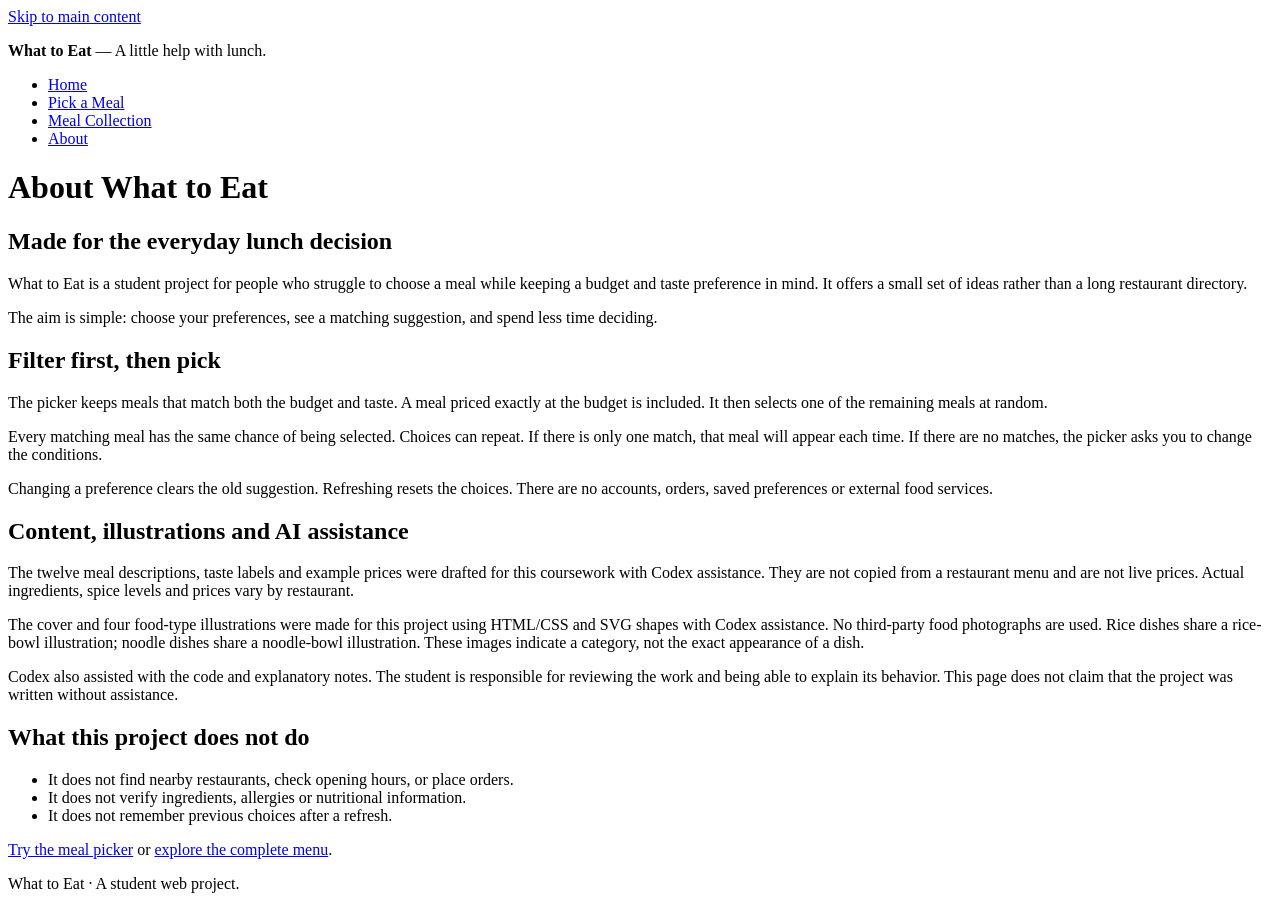
==== about.html @ 61c1f6d7 "Add stage 5 complete pages and shared meal illustrations" ====
<!DOCTYPE html>
<html lang="en">
<head>
  <meta charset="UTF-8">
  <meta name="viewport" content="width=device-width, initial-scale=1.0">
  <meta name="description" content="Learn who What to Eat is for, how suggestions are selected, and how its example data and illustrations were made.">
  <title>About | What to Eat</title>
  <link rel="stylesheet" href="media.css">
</head>
<body>
  <a href="#main-content">Skip to main content</a>
  <header>
    <p><strong>What to Eat</strong> — A little help with lunch.</p>
    <nav aria-label="Main navigation"><ul>
      <li><a href="index.html">Home</a></li>
      <li><a href="pick.html">Pick a Meal</a></li>
      <li><a href="meals.html">Meal Collection</a></li>
      <li><a href="about.html" aria-current="page">About</a></li>
    </ul></nav>
  </header>
  <main id="main-content" tabindex="-1">
    <h1>About What to Eat</h1>
    <section aria-labelledby="audience-heading">
      <h2 id="audience-heading">Made for the everyday lunch decision</h2>
      <p>What to Eat is a student project for people who struggle to choose a meal while keeping a budget and taste preference in mind. It offers a small set of ideas rather than a long restaurant directory.</p>
      <p>The aim is simple: choose your preferences, see a matching suggestion, and spend less time deciding.</p>
    </section>
    <section aria-labelledby="method-heading">
      <h2 id="method-heading">Filter first, then pick</h2>
      <p>The picker keeps meals that match both the budget and taste. A meal priced exactly at the budget is included. It then selects one of the remaining meals at random.</p>
      <p>Every matching meal has the same chance of being selected. Choices can repeat. If there is only one match, that meal will appear each time. If there are no matches, the picker asks you to change the conditions.</p>
      <p>Changing a preference clears the old suggestion. Refreshing resets the choices. There are no accounts, orders, saved preferences or external food services.</p>
    </section>
    <section id="sources" aria-labelledby="sources-heading">
      <h2 id="sources-heading">Content, illustrations and AI assistance</h2>
      <p>The twelve meal descriptions, taste labels and example prices were drafted for this coursework with Codex assistance. They are not copied from a restaurant menu and are not live prices. Actual ingredients, spice levels and prices vary by restaurant.</p>
      <p>The cover and four food-type illustrations were made for this project using HTML/CSS and SVG shapes with Codex assistance. No third-party food photographs are used. Rice dishes share a rice-bowl illustration; noodle dishes share a noodle-bowl illustration. These images indicate a category, not the exact appearance of a dish.</p>
      <p>Codex also assisted with the code and explanatory notes. The student is responsible for reviewing the work and being able to explain its behavior. This page does not claim that the project was written without assistance.</p>
    </section>
    <section aria-labelledby="limits-heading">
      <h2 id="limits-heading">What this project does not do</h2>
      <ul>
        <li>It does not find nearby restaurants, check opening hours, or place orders.</li>
        <li>It does not verify ingredients, allergies or nutritional information.</li>
        <li>It does not remember previous choices after a refresh.</li>
      </ul>
      <p><a href="pick.html">Try the meal picker</a> or <a href="meals.html">explore the complete menu</a>.</p>
    </section>
  </main>
  <footer><p>What to Eat · A student web project.</p></footer>
</body>
</html>
---- media.css ----
/* 第五部分只防止新加入的图片撑宽手机屏幕，整体排版留到第六部分。 */
img {
  max-width: 100%;
  height: auto;
}
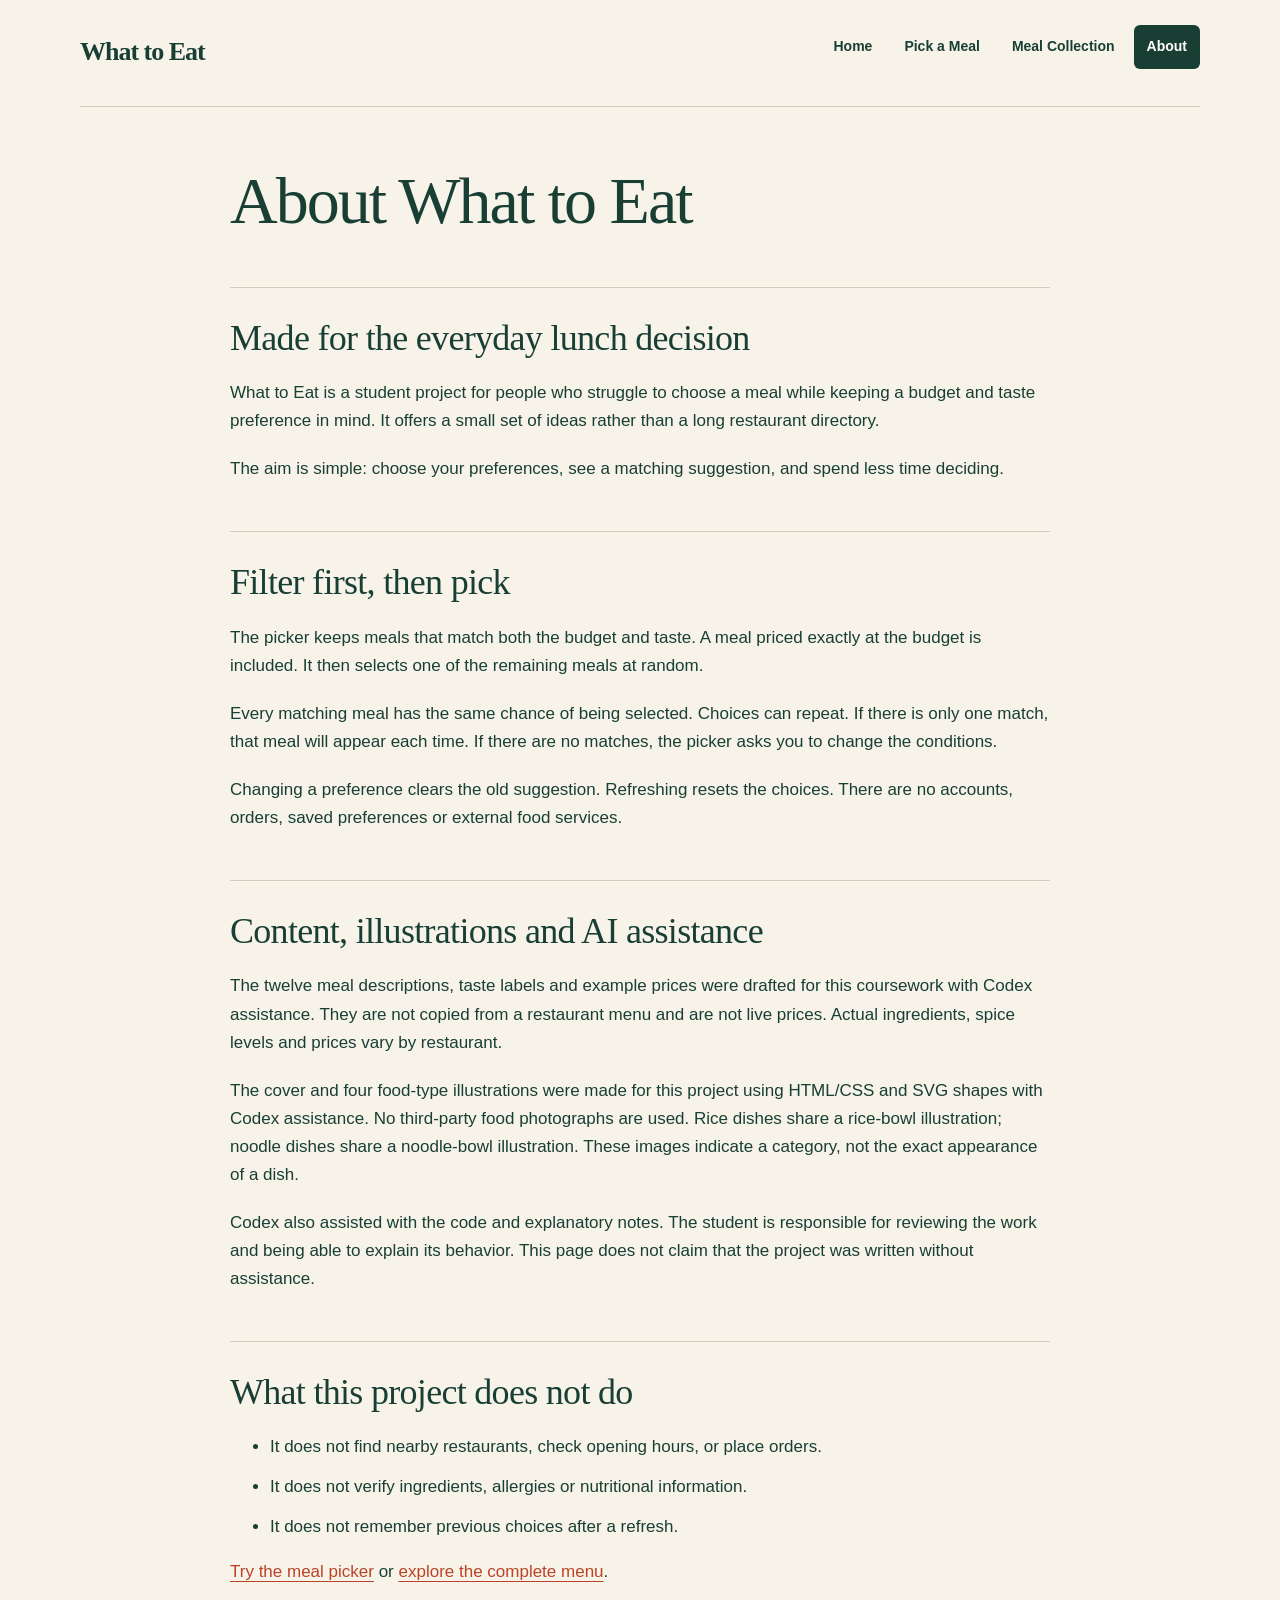
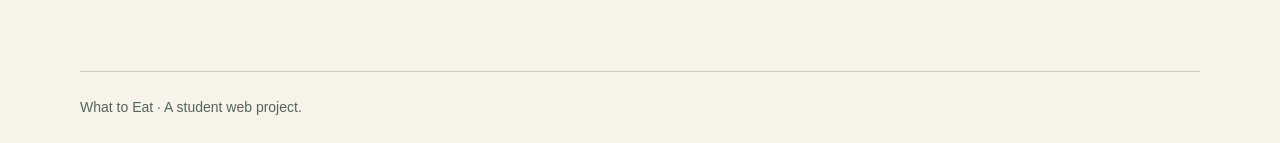
==== commit 88d2fdab: "Add stage 6 shared styling and responsive layouts" ====
--- a/about.html
+++ b/about.html
@@ -5,12 +5,12 @@
   <meta name="viewport" content="width=device-width, initial-scale=1.0">
   <meta name="description" content="Learn who What to Eat is for, how suggestions are selected, and how its example data and illustrations were made.">
   <title>About | What to Eat</title>
-  <link rel="stylesheet" href="media.css">
+  <link rel="stylesheet" href="style.css">
 </head>
-<body>
+<body class="about">
   <a href="#main-content">Skip to main content</a>
   <header>
-    <p><strong>What to Eat</strong> — A little help with lunch.</p>
+    <p><strong>What to Eat</strong></p>
     <nav aria-label="Main navigation"><ul>
       <li><a href="index.html">Home</a></li>
       <li><a href="pick.html">Pick a Meal</a></li>
--- a/style.css
+++ b/style.css
@@ -0,0 +1,106 @@
+/* 全站共用的视觉变量：只改这里，就能统一调整配色。 */
+:root {
+  --paper: #f7f3e8;
+  --surface: #fffdf7;
+  --ink: #193f35;
+  --muted: #52665b;
+  --accent: #ba4327;
+  --line: #cccfc0;
+}
+* { box-sizing: border-box; }
+body { margin: 0; background: var(--paper); color: var(--ink); font: 17px/1.65 'Segoe UI', Arial, sans-serif; }
+img { display: block; max-width: 100%; height: auto; }
+a { color: var(--accent); text-underline-offset: 4px; }
+a:hover { text-decoration-thickness: 2px; }
+:focus-visible { outline: 3px solid var(--accent); outline-offset: 5px; }
+body > a:first-child { position: absolute; top: -100px; left: 20px; z-index: 10; padding: 12px 20px; background: var(--surface); }
+body > a:first-child:focus { top: 12px; }
+body > header, main, body > footer { width: min(1120px, calc(100% - 64px)); margin-inline: auto; }
+body > header { display: flex; align-items: center; justify-content: space-between; gap: 28px; padding-block: 25px; border-bottom: 1px solid var(--line); }
+header > p { margin: 0; }
+header strong { font: 700 26px/1.2 Georgia, serif; letter-spacing: -1px; }
+nav ul { display: flex; flex-wrap: wrap; gap: 6px; padding: 0; margin: 0; list-style: none; }
+nav a { display: inline-flex; align-items: center; min-height: 44px; padding: 8px 13px; color: var(--ink); font-size: 14px; font-weight: 600; text-decoration: none; border-radius: 6px; }
+nav a:hover { background: #e9ebdf; }
+nav a[aria-current='page'] { background: var(--ink); color: var(--surface); }
+main { padding-block: 56px 64px; }
+h1, h2, h3 { font-family: Georgia, 'Times New Roman', serif; font-weight: 400; line-height: 1.15; }
+h1 { font-size: clamp(38px, 5.2vw, 66px); letter-spacing: -2px; margin: 0 0 22px; max-width: 850px; }
+h2 { font-size: clamp(27px, 3vw, 36px); margin: 0 0 20px; letter-spacing: -.7px; }
+h3 { font-size: 26px; margin: 0 0 12px; }
+p { margin: 0 0 20px; }
+main > p { max-width: 740px; }
+main > section { margin-top: 48px; }
+body > footer { border-top: 1px solid var(--line); padding-block: 24px; color: var(--muted); font-size: 14px; }
+body > footer p { margin: 0; }
+.button, button { display: inline-flex; align-items: center; justify-content: center; min-height: 48px; padding: 12px 23px; border: 1px solid var(--accent); border-radius: 6px; background: var(--accent); color: white; font: 600 16px/1.4 'Segoe UI', Arial, sans-serif; text-decoration: none; cursor: pointer; }
+.button:hover, button:hover { background: #96351e; border-color: #96351e; }
+button:disabled { opacity: .55; cursor: not-allowed; }
+.actions { display: flex; align-items: center; flex-wrap: wrap; gap: 16px 24px; margin-top: 28px; }
+.hero { display: grid; grid-template-columns: 1.2fr 1fr; align-items: center; gap: 40px; margin-top: 0; }
+.hero h1 { max-width: 620px; font-size: clamp(44px, 5.7vw, 76px); }
+.hero > img { width: 100%; }
+.hero .intro { color: var(--muted); font-size: 20px; }
+.home main > section:not(.hero) { border-top: 1px solid var(--line); padding-top: 36px; }
+#steps-heading + ol { display: grid; grid-template-columns: repeat(3, 1fr); gap: 32px; padding: 0; list-style-position: inside; }
+#steps-heading + ol li { padding-right: 18px; }
+#steps-heading + ol strong { display: block; margin-block: 6px; }
+.home #expect-heading ~ p { max-width: 760px; }
+/* 推荐页用 Grid 分成选择区和结果区，原有 JS 元素 id 保持不变。 */
+.picker-layout { display: grid; grid-template-columns: .85fr 1.15fr; gap: 28px; align-items: stretch; margin-top: 32px; }
+form { min-width: 0; background: var(--surface); border: 1px solid var(--line); border-radius: 12px; padding: 28px; }
+fieldset { border: 0; padding: 0; margin: 0; min-width: 0; }
+legend { font: 28px/1.2 Georgia, serif; padding: 0 0 24px; }
+label { display: inline-block; margin-bottom: 9px; font-weight: 600; }
+select { display: block; width: 100%; min-height: 48px; padding: 10px 14px; border: 1px solid #899b8b; border-radius: 6px; color: var(--ink); background: var(--surface); font: inherit; }
+#budget-help { color: var(--muted); font-size: 14px; margin-top: -8px; }
+form button { width: 100%; }
+.result-panel { min-width: 0; border: 1px solid var(--line); background: #e9eddf; padding: 28px; border-radius: 12px; }
+.result-panel h2 { font-size: 28px; margin-bottom: 10px; }
+#candidate-count { font-size: 14px; color: var(--muted); }
+#meal-result { min-height: 260px; }
+#meal-result > article img { width: min(100%, 340px); margin-block: 14px; border-radius: 8px; }
+#meal-result article p { margin-bottom: 12px; }
+.picker main > section { max-width: 800px; }
+/* 自适应卡片：大屏三列，中屏两列，手机一列。 */
+#meal-list { display: grid; grid-template-columns: repeat(3, minmax(0, 1fr)); gap: 24px; margin-block: 32px; }
+#meal-list article { min-width: 0; background: var(--surface); border: 1px solid var(--line); border-radius: 12px; padding: 22px; }
+#meal-list article h2 { font-size: 26px; min-height: 60px; margin-bottom: 14px; }
+#meal-list article img { width: 100%; border-radius: 8px; margin-bottom: 20px; }
+#meal-list article p { font-size: 15px; margin-bottom: 12px; }
+#meal-list article p:first-of-type { font-weight: 600; }
+#meal-list article p:last-child { color: var(--muted); margin-bottom: 0; }
+.about main { max-width: 820px; }
+.about section { border-top: 1px solid var(--line); padding-top: 30px; }
+.about li { margin-bottom: 12px; }
+#sources { scroll-margin-top: 24px; }
+@media (max-width: 900px) {
+  body > header { flex-direction: column; align-items: flex-start; gap: 16px; }
+  .hero { gap: 20px; }
+  #meal-list { grid-template-columns: repeat(2, minmax(0, 1fr)); }
+}
+@media (max-width: 600px) {
+  body > header, main, body > footer { width: calc(100% - 32px); }
+  body > header { padding-block: 20px; }
+  nav { width: 100%; }
+  nav ul { display: grid; grid-template-columns: repeat(2, minmax(0, 1fr)); gap: 6px; }
+  nav a { width: 100%; justify-content: center; padding-inline: 8px; }
+  main { padding-block: 36px 44px; }
+  .hero, .picker-layout, #meal-list, #steps-heading + ol { grid-template-columns: 1fr; }
+  .hero { gap: 24px; }
+  .hero > img { max-width: 420px; justify-self: center; }
+  .hero h1 { letter-spacing: -1.5px; }
+  #steps-heading + ol { gap: 20px; }
+  .actions { align-items: stretch; flex-direction: column; }
+  .actions > a { text-align: center; }
+  form, .result-panel { padding: 22px; }
+  #meal-result { min-height: 160px; }
+  #meal-list article h2 { min-height: 0; }
+}
+/* 不添加闪动或持续动画；系统减少动态效果偏好也无需额外适应。 */
+@media print {
+  body { background: white; color: black; }
+  body > header, main, body > footer { width: 100%; }
+  nav, body > a:first-child { display: none; }
+  article { break-inside: avoid; }
+}
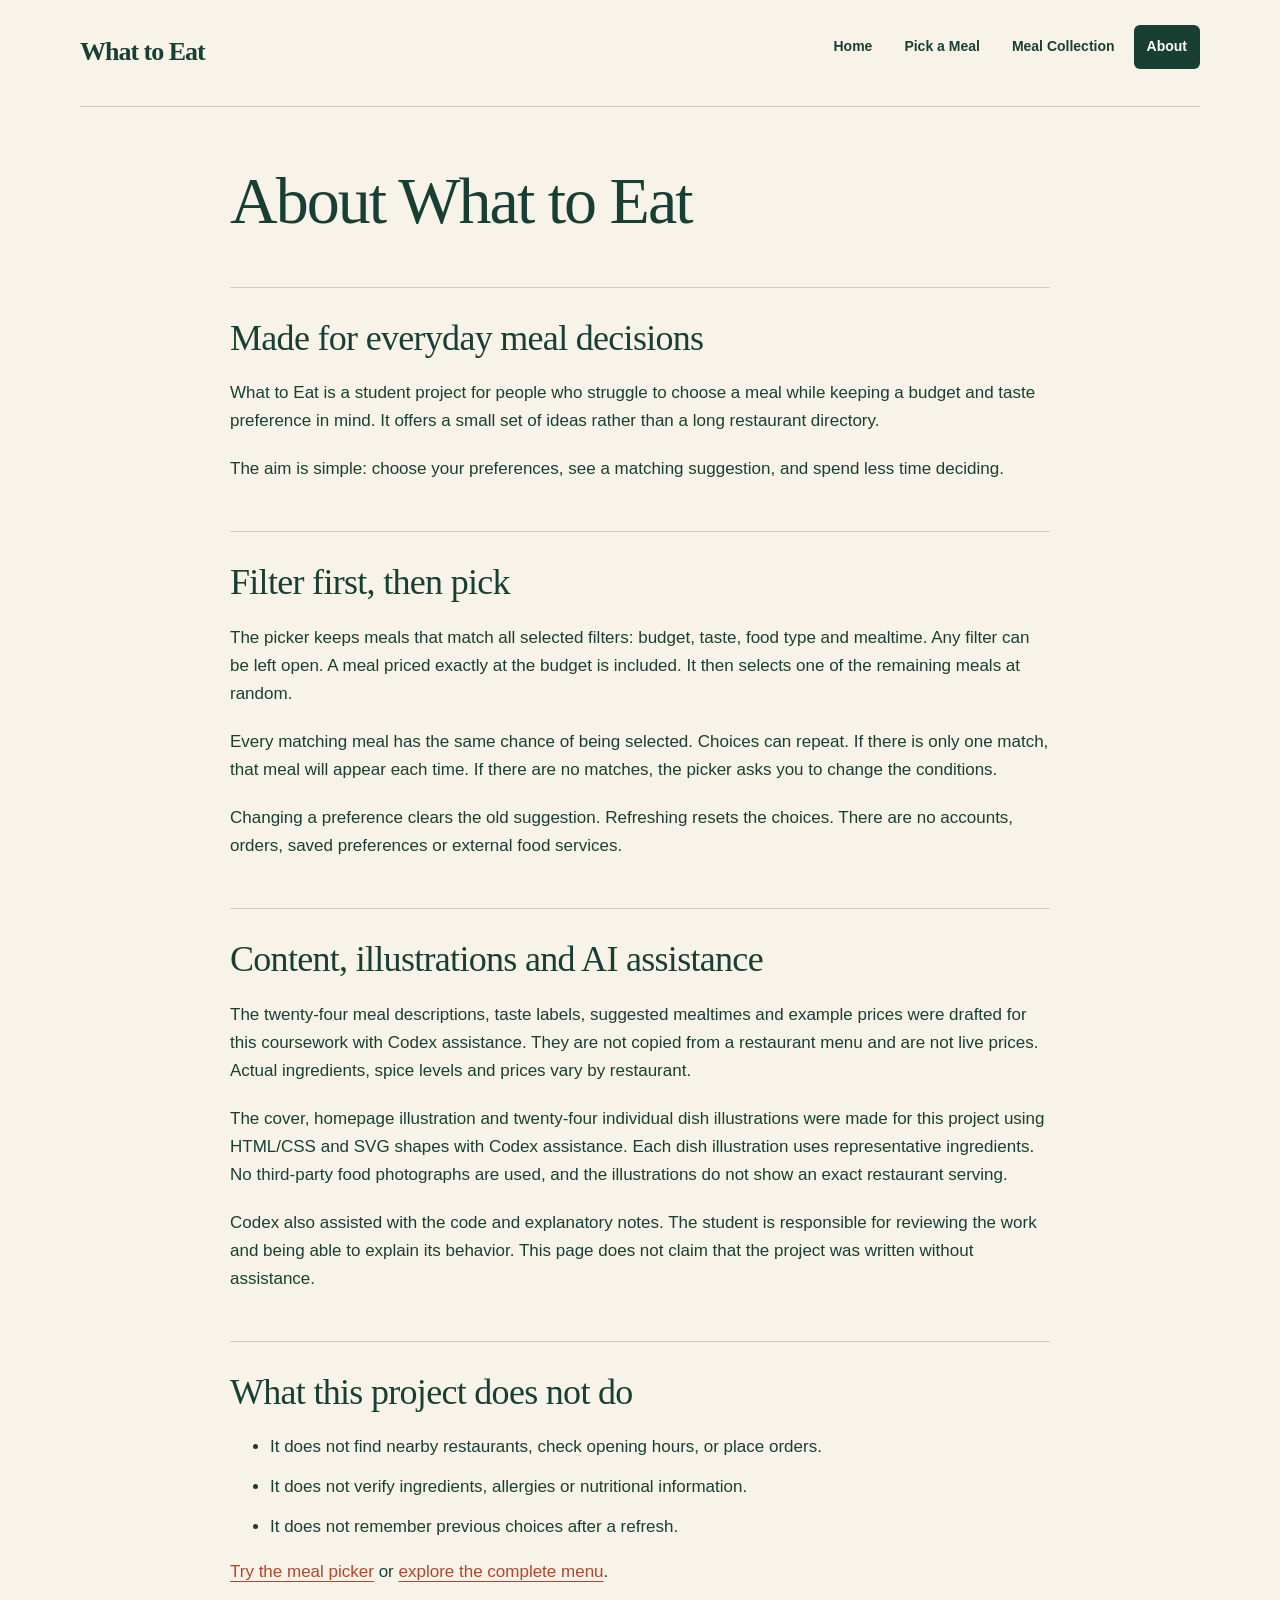
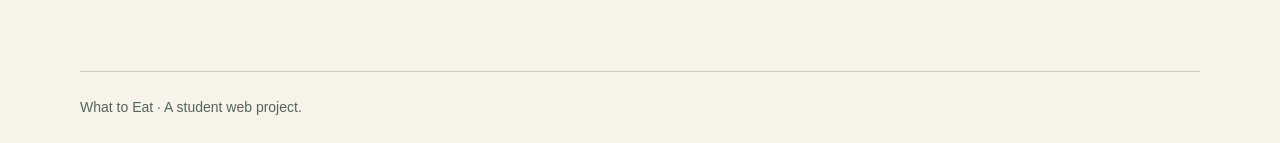
==== commit dbfd54e3: "Expand illustrated menu and add food type and mealtime filters" ====
--- a/about.html
+++ b/about.html
@@ -6,6 +6,14 @@
   <meta name="description" content="Learn who What to Eat is for, how suggestions are selected, and how its example data and illustrations were made.">
   <title>About | What to Eat</title>
   <link rel="stylesheet" href="style.css">
+  <link rel="icon" href="favicon-32.png" type="image/png" sizes="32x32">
+  <link rel="apple-touch-icon" href="apple-touch-icon.png">
+  <meta property="og:title" content="About | What to Eat">
+  <meta property="og:description" content="Learn how the meal picker works and where its example content and illustrations come from.">
+  <meta property="og:type" content="website">
+  <meta name="twitter:card" content="summary_large_image">
+  <meta property="og:url" content="https://fuiui.github.io/meal-picker/about.html">
+  <meta property="og:image" content="https://fuiui.github.io/meal-picker/images/og-image.jpg">
 </head>
 <body class="about">
   <a href="#main-content">Skip to main content</a>
@@ -21,20 +29,20 @@
   <main id="main-content" tabindex="-1">
     <h1>About What to Eat</h1>
     <section aria-labelledby="audience-heading">
-      <h2 id="audience-heading">Made for the everyday lunch decision</h2>
+      <h2 id="audience-heading">Made for everyday meal decisions</h2>
       <p>What to Eat is a student project for people who struggle to choose a meal while keeping a budget and taste preference in mind. It offers a small set of ideas rather than a long restaurant directory.</p>
       <p>The aim is simple: choose your preferences, see a matching suggestion, and spend less time deciding.</p>
     </section>
     <section aria-labelledby="method-heading">
       <h2 id="method-heading">Filter first, then pick</h2>
-      <p>The picker keeps meals that match both the budget and taste. A meal priced exactly at the budget is included. It then selects one of the remaining meals at random.</p>
+      <p>The picker keeps meals that match all selected filters: budget, taste, food type and mealtime. Any filter can be left open. A meal priced exactly at the budget is included. It then selects one of the remaining meals at random.</p>
       <p>Every matching meal has the same chance of being selected. Choices can repeat. If there is only one match, that meal will appear each time. If there are no matches, the picker asks you to change the conditions.</p>
       <p>Changing a preference clears the old suggestion. Refreshing resets the choices. There are no accounts, orders, saved preferences or external food services.</p>
     </section>
     <section id="sources" aria-labelledby="sources-heading">
       <h2 id="sources-heading">Content, illustrations and AI assistance</h2>
-      <p>The twelve meal descriptions, taste labels and example prices were drafted for this coursework with Codex assistance. They are not copied from a restaurant menu and are not live prices. Actual ingredients, spice levels and prices vary by restaurant.</p>
-      <p>The cover and four food-type illustrations were made for this project using HTML/CSS and SVG shapes with Codex assistance. No third-party food photographs are used. Rice dishes share a rice-bowl illustration; noodle dishes share a noodle-bowl illustration. These images indicate a category, not the exact appearance of a dish.</p>
+      <p>The twenty-four meal descriptions, taste labels, suggested mealtimes and example prices were drafted for this coursework with Codex assistance. They are not copied from a restaurant menu and are not live prices. Actual ingredients, spice levels and prices vary by restaurant.</p>
+      <p>The cover, homepage illustration and twenty-four individual dish illustrations were made for this project using HTML/CSS and SVG shapes with Codex assistance. Each dish illustration uses representative ingredients. No third-party food photographs are used, and the illustrations do not show an exact restaurant serving.</p>
       <p>Codex also assisted with the code and explanatory notes. The student is responsible for reviewing the work and being able to explain its behavior. This page does not claim that the project was written without assistance.</p>
     </section>
     <section aria-labelledby="limits-heading">
--- a/style.css
+++ b/style.css
@@ -55,6 +55,15 @@
 select { display: block; width: 100%; min-height: 48px; padding: 10px 14px; border: 1px solid #899b8b; border-radius: 6px; color: var(--ink); background: var(--surface); font: inherit; }
 #budget-help { color: var(--muted); font-size: 14px; margin-top: -8px; }
 form button { width: 100%; }
+.secondary { background: transparent; color: var(--ink); border-color: var(--line); margin-top: 12px; }
+.secondary:hover { background: #e9ebdf; border-color: var(--ink); }
+.browse-filters { display: grid; grid-template-columns: 1fr 1fr auto; align-items: end; gap: 20px; margin-block: 28px 16px; }
+.browse-filters p { margin: 0; }
+.browse-filters button { margin: 0; }
+.meal-tags { color: var(--muted); font-size: 14px; }
+.meal-preview { display: grid; grid-template-columns: repeat(3, minmax(0, 1fr)); gap: 24px; }
+.meal-preview a { font-weight: 600; }
+.meal-preview img { width: 100%; border-radius: 12px; margin-bottom: 12px; }
 .result-panel { min-width: 0; border: 1px solid var(--line); background: #e9eddf; padding: 28px; border-radius: 12px; }
 .result-panel h2 { font-size: 28px; margin-bottom: 10px; }
 #candidate-count { font-size: 14px; color: var(--muted); }
@@ -87,6 +96,7 @@
   nav a { width: 100%; justify-content: center; padding-inline: 8px; }
   main { padding-block: 36px 44px; }
   .hero, .picker-layout, #meal-list, #steps-heading + ol { grid-template-columns: 1fr; }
+  .browse-filters, .meal-preview { grid-template-columns: 1fr; }
   .hero { gap: 24px; }
   .hero > img { max-width: 420px; justify-self: center; }
   .hero h1 { letter-spacing: -1.5px; }
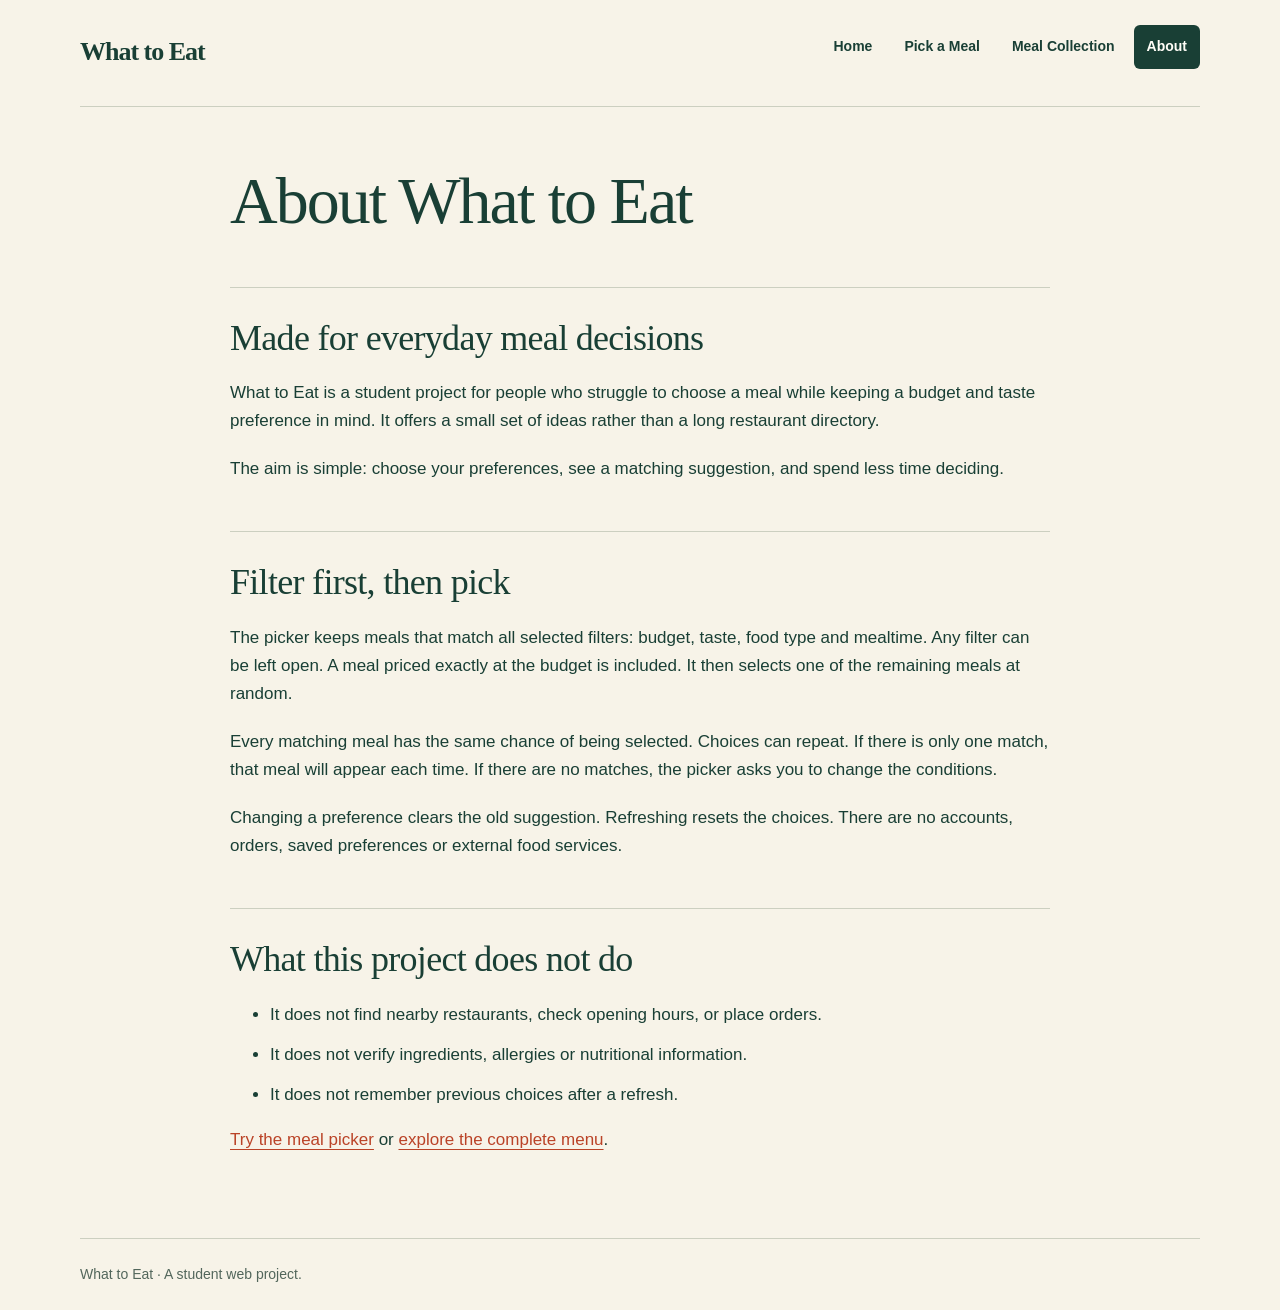
==== commit 1b5d4d8a: "Remove requested explanatory sections from website" ====
--- a/about.html
+++ b/about.html
@@ -3,13 +3,13 @@
 <head>
   <meta charset="UTF-8">
   <meta name="viewport" content="width=device-width, initial-scale=1.0">
-  <meta name="description" content="Learn who What to Eat is for, how suggestions are selected, and how its example data and illustrations were made.">
+  <meta name="description" content="Learn who What to Eat is for and how its meal suggestions are selected.">
   <title>About | What to Eat</title>
   <link rel="stylesheet" href="style.css">
   <link rel="icon" href="favicon-32.png" type="image/png" sizes="32x32">
   <link rel="apple-touch-icon" href="apple-touch-icon.png">
   <meta property="og:title" content="About | What to Eat">
-  <meta property="og:description" content="Learn how the meal picker works and where its example content and illustrations come from.">
+  <meta property="og:description" content="Learn who What to Eat is for and how the meal picker works.">
   <meta property="og:type" content="website">
   <meta name="twitter:card" content="summary_large_image">
   <meta property="og:url" content="https://fuiui.github.io/meal-picker/about.html">
@@ -39,12 +39,6 @@
       <p>Every matching meal has the same chance of being selected. Choices can repeat. If there is only one match, that meal will appear each time. If there are no matches, the picker asks you to change the conditions.</p>
       <p>Changing a preference clears the old suggestion. Refreshing resets the choices. There are no accounts, orders, saved preferences or external food services.</p>
     </section>
-    <section id="sources" aria-labelledby="sources-heading">
-      <h2 id="sources-heading">Content, illustrations and AI assistance</h2>
-      <p>The twenty-four meal descriptions, taste labels, suggested mealtimes and example prices were drafted for this coursework with Codex assistance. They are not copied from a restaurant menu and are not live prices. Actual ingredients, spice levels and prices vary by restaurant.</p>
-      <p>The cover, homepage illustration and twenty-four individual dish illustrations were made for this project using HTML/CSS and SVG shapes with Codex assistance. Each dish illustration uses representative ingredients. No third-party food photographs are used, and the illustrations do not show an exact restaurant serving.</p>
-      <p>Codex also assisted with the code and explanatory notes. The student is responsible for reviewing the work and being able to explain its behavior. This page does not claim that the project was written without assistance.</p>
-    </section>
     <section aria-labelledby="limits-heading">
       <h2 id="limits-heading">What this project does not do</h2>
       <ul>
--- a/style.css
+++ b/style.css
@@ -82,7 +82,6 @@
 .about main { max-width: 820px; }
 .about section { border-top: 1px solid var(--line); padding-top: 30px; }
 .about li { margin-bottom: 12px; }
-#sources { scroll-margin-top: 24px; }
 @media (max-width: 900px) {
   body > header { flex-direction: column; align-items: flex-start; gap: 16px; }
   .hero { gap: 20px; }
